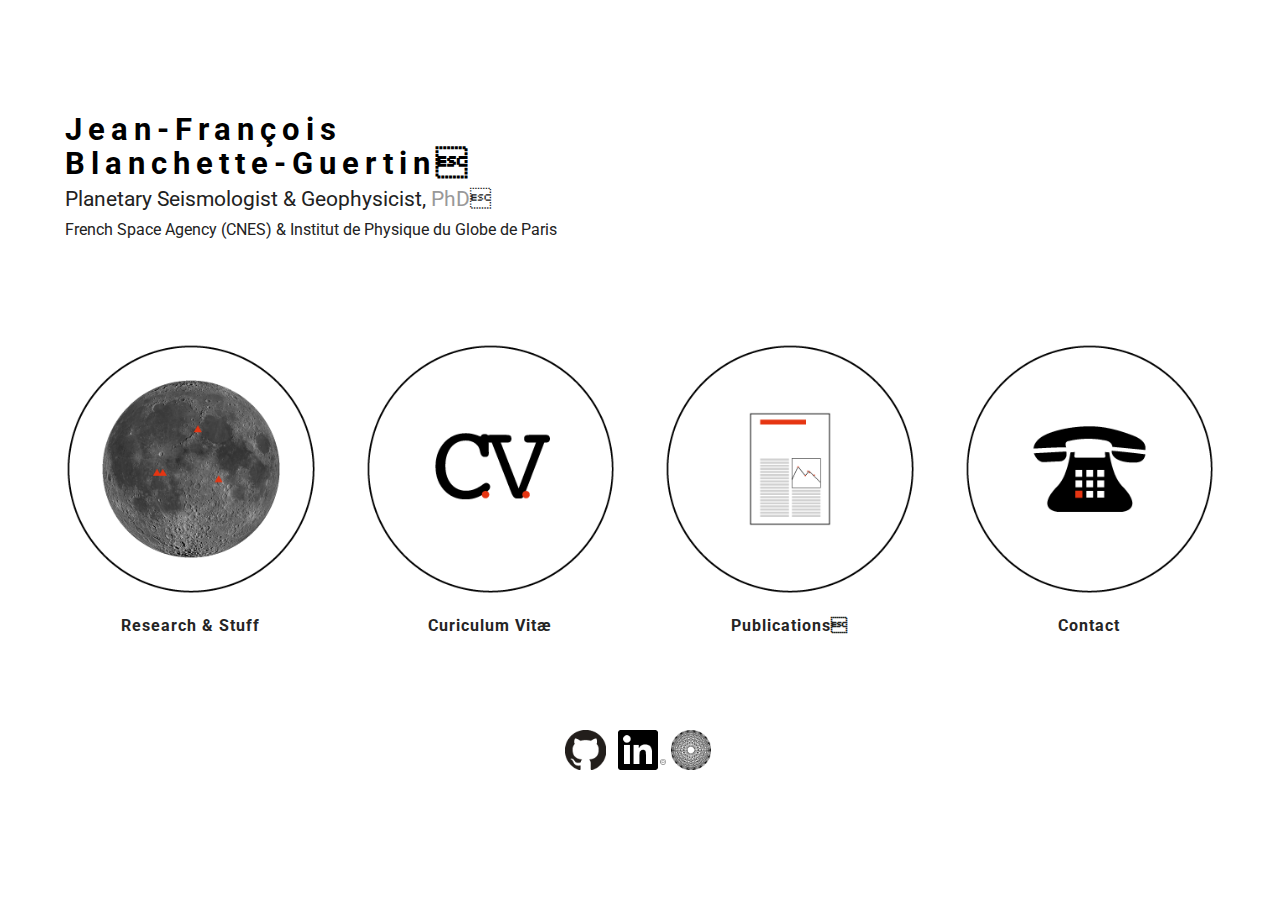
==== index.html @ 5b41f03c "Updates" ====
<!DOCTYPE html>
<html>
<head>
  <!-- Site made (in part) with Mobirise Website Builder v2.8.2, https://mobirise.com -->
  <meta charset="UTF-8">
  <meta http-equiv="X-UA-Compatible" content="IE=edge">  
  <meta name="viewport" content="width=device-width, initial-scale=1">
  <link rel=”shortcut icon” href=”/favicon.ico” type=”image/x-icon” /> 
  <meta name="description" content="JFBG Personal Page">
  <title>APEIROGON(E)</title>
  <link rel="stylesheet" href="https://fonts.googleapis.com/css?family=Roboto:700,400&amp;subset=cyrillic,latin,greek,vietnamese">
  <link rel="stylesheet" href="assets/bootstrap/css/bootstrap.min.css">
  <link rel="stylesheet" href="assets/animate.css/animate.min.css">
  <link rel="stylesheet" href="assets/mobirise/css/style.css">
  <link rel="stylesheet" href="assets/mobirise/css/mbr-additional.css" type="text/css">
  
  
  <!-- Paste any valid HTML code here. The code will be inserted to the end of <head> section, right before </head> -->
</head>
<body>


<!--
<section class="mbr-box mbr-section mbr-section--relative mbr-section--fixed-size mbr-section--full-height mbr-section--bg-adapted mbr-parallax-background mbr-after-navbar" id="header1-1" style="background-image: url(assets/images/main-bg-3364x1850-75_3.jpg);">
    <div class="mbr-box__magnet mbr-box__magnet--sm-padding mbr-box__magnet--center-left">
        
        <div class="mbr-box__container mbr-section__container container">
            <div class="mbr-box mbr-box--stretched"><div class="mbr-box__magnet mbr-box__magnet--center-left">
                <div class="row"><div class=" col-sm-10">
                    <div class="mbr-hero animated fadeInUp">
                        <h1 class="mbr-hero__text" id="head_name">Jean-Fran&ccedil;ois<br>Blanchette-Guertin</h1><br>
                        <p class="mbr-hero__subtext">Planetary Seismologist &amp; Geophysicist <font color="#999">PhD</font><br><font size=4>Institut de Physique du Globe de Paris (France) &amp;<br>French Space Agency (CNES)</font></p>
                    </div>
                    
                </div></div>
            </div></div>
        </div>
        <div class="mbr-arrow mbr-arrow--floating text-center">
            <div class="mbr-section__container container">
                <a class="mbr-arrow__link" href="#footer1-2"><i class="glyphicon glyphicon-menu-down"></i></a>
            </div>
        </div>
    </div>
</section>
-->


    <section class="mbr-section mbr-section--relative mbr-section--fixed-size" id="features1-5" style="background-color: rgb(255, 255, 255);">
    
    <div class="mbr-section__container mbr-section__container--std-top-padding mbr-section__container--sm-bot-padding mbr-section-title container">
        
                    <div class="row">
                        <div class="col-md-10 col-xs-12 col-sm-10">
                        <h1 class="mbr-hero__text" id="head_name">Jean-Fran&ccedil;ois<br>Blanchette-Guertin</h1><br>
                        <p class="mbr-hero__subtext">Planetary Seismologist &amp; Geophysicist, <font color="#999">PhD</font><br><font size=3>French Space Agency (CNES) &amp; Institut de Physique du Globe de Paris</font></p>
                        </div>    
                    </div>

    </div>
    <div class="mbr-section__container container">
        <div class="mbr-section__row row">
            
            
                        
            <div class="mbr-section__col col-xs-12 col-md-3 col-sm-6">
                <div class="mbr-section__container mbr-section__container--center mbr-section__container--middle">
                    <figure class="mbr-figure"><a href="research.html"><img class="mbr-figure__img" src="images/icon2.png" alt="C.V."></a></figure>
                </div>
                <div class="mbr-section__container mbr-section__container--last">
                    <div class="mbr-header mbr-header--reduce mbr-header--center mbr-header--wysiwyg">
                        <h3 class="mbr-header__text">Research &amp; Stuff</h3>
                    </div>
                </div>
            </div>
            
            
            <div class="mbr-section__col col-xs-12 col-md-3 col-sm-6">
                <div class="mbr-section__container mbr-section__container--center mbr-section__container--middle">
                    <figure class="mbr-figure"><a href="CV.html"><img class="mbr-figure__img" src="images/icon1.png"></a></figure>
                </div>
                <div class="mbr-section__container mbr-section__container--last">
                    <div class="mbr-header mbr-header--reduce mbr-header--center mbr-header--wysiwyg">
                        <h3 class="mbr-header__text">Curiculum Vit&aelig;  </h3>
                    </div>
                </div>
            </div>
            
            <div class="mbr-section__col col-xs-12 col-md-3 col-sm-6">
                <div class="mbr-section__container mbr-section__container--center mbr-section__container--middle">
                    <figure class="mbr-figure"><a href="pubs.html"><img class="mbr-figure__img" src="images/icon4.png"></a></figure>
                </div>
                <div class="mbr-section__container mbr-section__container--last">
                    <div class="mbr-header mbr-header--reduce mbr-header--center mbr-header--wysiwyg">
                        <h3 class="mbr-header__text">Publications</h3>
                    </div>
                </div>
            </div>
            
            <div class="mbr-section__col col-xs-12 col-md-3 col-sm-6">
                <div class="mbr-section__container mbr-section__container--center mbr-section__container--middle">
                    <figure class="mbr-figure"><a href="Contact.html"><img class="mbr-figure__img" src="images/icon3.png"></a></figure>
                </div>
                <div class="mbr-section__container mbr-section__container--last">
                    <div class="mbr-header mbr-header--reduce mbr-header--center mbr-header--wysiwyg">
                        <h3 class="mbr-header__text">Contact</h3>
                    </div>
                </div>
                
                
            </div>
            
            
            
        </div>
    </div>
        
        <div class="im-centered">
            <div class="row">
                <div class="col-md-12 col-xs-12 col-lg-12 col-sm-12">
                <figure class="social-figure"><a href="https://github.com/jfbg"><img class="social-img" src="images/icon_github_54.png"></a></figure>
                <figure class="social-figure"><a href="https://www.linkedin.com/in/jean-francois-blanchette-guertin-502208aa"><img class="social-img" src="images/In-Black-54px-R.png"></a></figure>
                 <figure class="social-figure"><a href="https://en.wikipedia.org/wiki/Apeirogon"><img class="social-img" src="images/icon_apeirogon.png"></a></figure>
                </div>
            </div>
        </div>
        
        
</section>

<!--
<footer class="mbr-section mbr-section--relative mbr-section--fixed-size" id="footer1-2" style="background-color: rgb(68, 68, 68);">
    
    <div class="mbr-section__container container">
        <div class="mbr-footer mbr-footer--wysiwyg row">
            <div class="col-sm-12">
                <p class="mbr-footer__copyright">Copyright (c) 2016 Jean-Fran&ccedil;ois Blanchette-Guertin.&nbsp;</p>
            </div>
        </div>
    </div>
</footer>
-->


  <script src="assets/web/assets/jquery/jquery.min.js"></script>
  <script src="assets/bootstrap/js/bootstrap.min.js"></script>
  <script src="assets/smooth-scroll/SmoothScroll.js"></script>
  <script src="assets/jarallax/jarallax.js"></script>
  <script src="assets/mobirise/js/script.js"></script>
  
  <!-- Paste any valid HTML code here. The code will be inserted to the end of <body> section, right before </body> -->
</body>
</html>
---- assets/mobirise/css/style.css ----
.is-builder .animated {
  -webkit-animation-name: none !important;
  animation-name: none !important;
}
html {
  position: relative;
  min-height: 100%;
}
.mbr-embedded-video {
  position: relative;
}
.mbr-background-video,
.mbr-background-video-preview {
  bottom: 0;
  left: 0;
  overflow: hidden;
  position: absolute;
  right: 0;
  top: 0;
}
.mbr-parallax-background,
.mbr-background {
  background-attachment: fixed !important;
  background-position: 50% 0;
  background-repeat: no-repeat;
  background-size: cover !important;
}
.mbr-hidden-scrollbar .mbr-parallax-background {
  background-size: auto 130%;
}
.mobile .mbr-parallax-background {
  background-attachment: scroll !important;
}
.mbr-background {
  background-attachment: scroll !important;
}
.mbr-navbar {
  position: relative;
  width: 100%;
}
.mbr-navbar:before {
  content: "";
  display: block;
}
.mbr-navbar__brand-link:after,
.mbr-navbar__brand-img {
  height: 74px;
}
.mbr-navbar:before,
.mbr-navbar__container {
  height: 98px;
}
.mbr-navbar--ss .mbr-navbar__brand-link:after,
.mbr-navbar--ss .mbr-navbar__brand-img {
  height: 74px;
}
.mbr-navbar--ss:before,
.mbr-navbar--ss .mbr-navbar__container {
  height: 98px;
}
.mbr-navbar--xs .mbr-navbar__brand-link:after,
.mbr-navbar--xs .mbr-navbar__brand-img {
  height: 32px;
}
.mbr-navbar--xs:before,
.mbr-navbar--xs .mbr-navbar__container {
  height: 56px;
}
.mbr-navbar--s .mbr-navbar__brand-link:after,
.mbr-navbar--s .mbr-navbar__brand-img {
  height: 48px;
}
.mbr-navbar--s:before,
.mbr-navbar--s .mbr-navbar__container {
  height: 72px;
}
.mbr-navbar--m .mbr-navbar__brand-link:after,
.mbr-navbar--m .mbr-navbar__brand-img {
  height: 64px;
}
.mbr-navbar--m:before,
.mbr-navbar--m .mbr-navbar__container {
  height: 88px;
}
.mbr-navbar--l .mbr-navbar__brand-link:after,
.mbr-navbar--l .mbr-navbar__brand-img {
  height: 96px;
}
.mbr-navbar--l:before,
.mbr-navbar--l .mbr-navbar__container {
  height: 120px;
}
.mbr-navbar--xl .mbr-navbar__brand-link:after,
.mbr-navbar--xl .mbr-navbar__brand-img {
  height: 128px;
}
.mbr-navbar--xl:before,
.mbr-navbar--xl .mbr-navbar__container {
  height: 152px;
}
.mbr-navbar--short .mbr-navbar__brand-link:after,
.mbr-navbar--short .mbr-navbar__brand-img {
  height: 40px;
}
.mbr-navbar--short:before,
.mbr-navbar--short .mbr-navbar__container {
  height: 64px;
}
.mbr-navbar--short .mbr-navbar__container {
  padding: 12px 0;
}
@media (max-width: 767px) {
  .mbr-navbar--short .mbr-navbar__brand-link:after,
  .mbr-navbar--short .mbr-navbar__brand-img {
    height: 31px;
  }
  .mbr-navbar--short:before,
  .mbr-navbar--short .mbr-navbar__container {
    height: 45px;
  }
  .mbr-navbar--short .mbr-navbar__container {
    padding: 7px 0;
  }
}
.mbr-navbar__brand-img {
  position: relative;
}
.mbr-navbar__brand-img,
.mbr-navbar__container,
.mbr-navbar__section {
  -webkit-transition: all 300ms ease-in-out 0s;
  -o-transition: all 300ms ease-in-out 0s;
  transition: all 300ms ease-in-out 0s;
}
.mbr-navbar__section {
  background: #2c2c2c;
  height: auto;
  position: absolute;
  top: 0;
  width: 100%;
  z-index: 1000;
}
.mbr-navbar__container {
  display: table;
  padding: 12px 0;
  width: 100%;
}
.mbr-navbar__menu-box {
  display: table;
  width: 100%;
}
.mbr-navbar__menu-box--inline-left,
.mbr-navbar__menu-box--inline-center,
.mbr-navbar__menu-box--inline-right {
  display: block;
  text-align: left;
}
.mbr-navbar__menu-box--inline-center {
  text-align: center;
}
.mbr-navbar__menu-box--inline-right {
  text-align: right;
}
.mbr-navbar__column {
  display: table-cell;
  vertical-align: middle;
}
.mbr-navbar__column--xxs {
  width: 1%;
}
.mbr-navbar__column--xs {
  width: 10%;
}
.mbr-navbar__column--s {
  width: 20%;
}
.mbr-navbar__column--m {
  width: 30%;
}
.mbr-navbar__column--l {
  width: 40%;
}
.mbr-navbar__column--xl {
  width: 50%;
}
.mbr-navbar__menu-box--inline-left .mbr-navbar__column,
.mbr-navbar__menu-box--inline-center .mbr-navbar__column,
.mbr-navbar__menu-box--inline-right .mbr-navbar__column {
  display: inline-block;
}
.mbr-navbar__items {
  float: left;
  padding-left: 0px;
  position: relative;
  left: -20px;
}
.mbr-navbar__items--right {
  float: right;
  left: 0;
}
.mbr-navbar__item {
  display: block;
  float: left;
  position: relative;
}
.mbr-navbar__hamburger {
  display: none;
  margin-top: -11px;
  position: absolute;
  right: 0;
  top: 50%;
  z-index: 10000;
}
.mbr-navbar--collapsed .mbr-navbar__container {
  position: relative;
}
.mbr-navbar--collapsed .mbr-navbar__column {
  display: block;
  width: 100%;
}
.mbr-navbar--collapsed .mbr-navbar__items--right {
  padding-top: 13px;
}
.mbr-navbar--collapsed .mbr-navbar__menu {
  background: rgba(0, 0, 0, 0.9);
  display: none;
  height: 100%;
  left: 0;
  position: fixed;
  top: 0;
  width: 100%;
  z-index: 9999;
}
.mbr-navbar--collapsed .mbr-navbar__menu-box {
  display: table-cell;
  vertical-align: middle;
}
.mbr-navbar--collapsed .mbr-navbar__items {
  float: none;
}
.mbr-navbar--collapsed .mbr-navbar__item {
  float: none;
}
.mbr-navbar--collapsed .mbr-navbar__hamburger {
  display: block;
}
.mbr-navbar--collapsed.mbr-navbar--open .mbr-navbar__menu {
  display: table;
}
.mbr-navbar--collapsed.mbr-navbar--open:not(.mbr-navbar--sticky) .mbr-navbar__section {
  background: none;
  position: fixed;
}
.mbr-navbar--collapsed.mbr-navbar--open .mbr-navbar__brand {
  visibility: hidden;
}
.mbr-navbar--collapsed.mbr-navbar--sticky.mbr-navbar--open .mbr-navbar__brand {
  visibility: visible;
}
.mbr-navbar--collapsed.mbr-navbar--open .mbr-navbar__brand-img,
.mbr-navbar--collapsed.mbr-navbar--open .mbr-navbar__container {
  -webkit-transition: none;
  -o-transition: none;
  transition: none;
}
.mbr-navbar--freeze.mbr-navbar--collapsed.mbr-navbar--open .mbr-navbar__hamburger,
.mbr-navbar--freeze.mbr-navbar--collapsed.mbr-navbar--open .mbr-navbar__hamburger:hover {
  color: #fff !important;
}
.mbr-navbar--sticky .mbr-navbar__section {
  position: fixed;
}
.mbr-navbar--absolute {
  position: absolute;
}
.mbr-navbar--transparent .mbr-navbar__section {
  background: none;
}
.mbr-navbar--stuck .mbr-navbar__section,
.mbr-navbar--relative .mbr-navbar__section {
  background: #2c2c2c;
}
@media (max-width: 991px) {
  .mbr-navbar--auto-collapse .mbr-navbar__container {
    position: relative;
  }
  .mbr-navbar--auto-collapse .mbr-navbar__column {
    display: block;
    width: 100%;
  }
  .mbr-navbar--auto-collapse .mbr-navbar__items--right {
    padding-top: 13px;
  }
  .mbr-navbar--auto-collapse .mbr-navbar__menu {
    background: rgba(0, 0, 0, 0.9);
    display: none;
    height: 100%;
    left: 0;
    position: fixed;
    top: 0;
    width: 100%;
    z-index: 9999;
  }
  .mbr-navbar--auto-collapse .mbr-navbar__menu-box {
    display: table-cell;
    vertical-align: middle;
  }
  .mbr-navbar--auto-collapse .mbr-navbar__items {
    float: none;
  }
  .mbr-navbar--auto-collapse .mbr-navbar__item {
    float: none;
  }
  .mbr-navbar--auto-collapse .mbr-navbar__hamburger {
    display: block;
  }
  .mbr-navbar--auto-collapse.mbr-navbar--open .mbr-navbar__menu {
    display: table;
  }
  .mbr-navbar--auto-collapse.mbr-navbar--open:not(.mbr-navbar--sticky) .mbr-navbar__section {
    background: none;
    position: fixed;
  }
  .mbr-navbar--auto-collapse.mbr-navbar--open .mbr-navbar__brand {
    visibility: hidden;
  }
  .mbr-navbar--auto-collapse.mbr-navbar--sticky.mbr-navbar--open .mbr-navbar__brand {
    visibility: visible;
  }
  .mbr-navbar--auto-collapse.mbr-navbar--open .mbr-navbar__brand-img,
  .mbr-navbar--auto-collapse.mbr-navbar--open .mbr-navbar__container {
    -webkit-transition: none;
    -o-transition: none;
    transition: none;
  }
  .mbr-navbar--freeze.mbr-navbar--auto-collapse.mbr-navbar--open .mbr-navbar__hamburger,
  .mbr-navbar--freeze.mbr-navbar--auto-collapse.mbr-navbar--open .mbr-navbar__hamburger:hover {
    color: #fff !important;
  }
}
.mbr-after-navbar:before {
  content: "";
  display: block;
  height: 98px;
}
.mbr-hamburger {
  cursor: pointer;
  height: 23px;
  width: 30px;
}
.mbr-hamburger:focus {
  outline: none;
}
.mbr-hamburger__line,
.mbr-hamburger__line:before,
.mbr-hamburger__line:after {
  content: "";
  position: absolute;
  display: block;
  height: 1px;
  cursor: pointer;
}
.mbr-hamburger__line,
.mbr-hamburger__line:before,
.mbr-hamburger__line:after {
  width: 30px;
  border-bottom: 5px solid;
  top: 9px;
}
.mbr-hamburger__line:before {
  top: -9px;
}
.mbr-hamburger__line:after {
  top: 9px;
}
.mbr-hamburger__line,
.mbr-hamburger__line:before,
.mbr-hamburger__line:after {
  -webkit-transition: all 300ms ease-in-out;
  transition: all 300ms ease-in-out;
}
.mbr-hamburger--open .mbr-hamburger__line {
  border-color: transparent;
}
.mbr-hamburger--open .mbr-hamburger__line:before,
.mbr-hamburger--open .mbr-hamburger__line:after {
  top: 0;
}
.mbr-hamburger--open .mbr-hamburger__line:before {
  -ms-transform: rotate(45deg);
  -webkit-transform: rotate(45deg);
  transform: rotate(45deg);
}
.mbr-hamburger--open .mbr-hamburger__line:after {
  top: 10px;
  -ms-transform: translatey(-10px) rotate(-45deg);
  -webkit-transform: translatey(-10px) rotate(-45deg);
  transform: translatey(-10px) rotate(-45deg);
}
@media (max-width: 767px) {
  .mbr-hamburger {
    height: 23px;
    width: 27px;
  }
  .mbr-hamburger__line,
  .mbr-hamburger__line:before,
  .mbr-hamburger__line:after {
    width: 27px;
    border-bottom: 4px solid;
    top: 9px;
  }
  .mbr-hamburger__line:before {
    top: -9px;
  }
  .mbr-hamburger__line:after {
    top: 9px;
  }
}
.mbr-brand {
  display: block;
  float: left;
  position: relative;
}
.mbr-brand,
.mbr-brand:hover {
  text-decoration: none;
}
.mbr-brand__name {
  display: block;
  font-weight: bold;
  margin-top: 5px;
  text-align: center;
}
.mbr-brand__name,
.mbr-brand__name:hover {
  text-decoration: none;
}
.mbr-brand--inline {
  display: table;
}
.mbr-brand--inline:after {
  content: "";
  display: table-cell;
  width: 1px;
}
.mbr-brand--inline .mbr-brand__logo,
.mbr-brand--inline .mbr-brand__name {
  display: table-cell;
  vertical-align: middle;
}
.mbr-brand--inline .mbr-brand__logo {
  padding-right: 0px;
}
.mbr-brand--inline .mbr-brand__name {
  margin: 0;
  text-align: left;
}
.mbr-form {
  display: table;
  margin-top: -13px;
  position: relative;
  top: 14px;
  width: 100%;
}
.mbr-form__left,
.mbr-form__right {
  display: table-cell;
  vertical-align: top;
}
.mbr-form__left {
  padding-right: 3px;
}
.mbr-form__right {
  width: 1px;
}
@media (max-width: 530px) {
  .mbr-form {
    display: block;
    margin-top: -27px;
    position: relative;
    top: 26px;
  }
  .mbr-form__left,
  .mbr-form__right {
    display: block;
  }
  .mbr-form__left {
    margin-bottom: 12px;
    padding-right: 0;
  }
  .mbr-form__right {
    width: 100%;
  }
}
.mbr-section {
  padding: 0 20px;
}
.mbr-section-left {
  padding: 0 20px;
}


.mbr-section--no-padding {
  padding: 0;
}

.mbr-section--relative {
  position: relative;
}
.mbr-section--fixed-size {
  overflow: hidden;
}
.mbr-section--full-height {
  height: 100vh;
}
.mbr-section--full-height.mbr-after-navbar:before {
  display: none;
}
.mbr-section--bg-adapted {
  background-attachment: scroll;
  background-position: 50% 0;
  background-repeat: no-repeat;
  background-size: cover;
}
.mbr-section--gray {
  background-color: #444444;
}
.mbr-section--light-gray {
  background-color: #f0f0f0;
}
.mbr-section--dark-gray {
  background-color: #3c3c3c;
}
.mbr-section__container {
  padding: 0;
  position: relative;
  z-index: 3;
}

.mbr-section__container-J {
  padding: 0;
  position: relative;
  z-index: 3;
  width:inherit;
}


.mbr-section-left__container {
  padding: 0;
  position: relative;
  z-index: 3;
  width: inherit;
}

.mbr-section__container--center {
  text-align: center;
}
.mbr-section__container--std-padding {
  padding: 93px 0;
}
.mbr-section__container--std-top-padding {
  padding-top: 93px;
}
.mbr-section__container--std-bot-padding {
  padding-bottom: 93px;
}
.mbr-section__container--sm-padding {
  padding: 41px 0;
}
.mbr-section__container--sm-top-padding {
  padding-top: 41px;
}
.mbr-section__container--sm-bot-padding {
  padding-bottom: 41px;
}
.mbr-section__container--isolated {
  padding-bottom: 93px;
  padding-top: 93px;
}
.mbr-section__container--first {
  padding-top: 93px;
  padding-bottom: 41px;
}
.mbr-section__container--first-J {
  padding-top: 60px;
/*  padding-bottom: 41px;*/
}
.mbr-section__container--middle {
  padding-bottom: 20px;
  padding-top: 20px;
}
.mbr-section__container--last {
  padding-bottom: 93px;
}
.mbr-section__row {
  margin-left: -24px;
  margin-right: -24px;
}

.mbr-section__row2 {
  margin-left: -24px;
  margin-right: -24px;
}

.mbr-section__col {
  overflow: hidden;
  padding-left: 24px;
  padding-right: 24px;
}
.mbr-section__left {
  padding-right: 40px;
}
.mbr-section__right {
  padding-left: 15px;
}
.mbr-section__header {
  line-height: 1.5em;
  margin: -10px 0 0;
  text-align: center;
}
@media (min-width: 768px) {
  .mbr-section--short-paddings .mbr-section__container--std-padding {
    padding: 59px 0;
  }
  .mbr-section--short-paddings .mbr-section__container--std-top-padding {
    padding-top: 59px;
  }
  .mbr-section--short-paddings .mbr-section__container--std-bot-padding {
    padding-bottom: 59px;
  }
  .mbr-section--short-paddings .mbr-section__container--sm-padding {
    padding: 41px 0;
  }
  .mbr-section--short-paddings .mbr-section__container--sm-top-padding {
    padding-top: 41px;
  }
  .mbr-section--short-paddings .mbr-section__container--sm-bot-padding {
    padding-bottom: 41px;
  }
  .mbr-section--short-paddings .mbr-section__container--isolated {
    padding-bottom: 59px;
    padding-top: 59px;
  }
  .mbr-section--short-paddings .mbr-section__container--first {
    padding-top: 59px;
    padding-bottom: 41px;
  }
  .mbr-section--short-paddings .mbr-section__container--middle {
    padding-bottom: 41px;
  }
  .mbr-section--short-paddings .mbr-section__container--last {
    padding-bottom: 59px;
  }
}
@media (max-width: 767px) {
  .mbr-section__left {
    padding-right: 15px;
  }
  .mbr-section__right {
    padding-left: 15px;
    padding-top: 51px;
  }
}
.mbr-arrow {
  bottom: 71px;
  left: 0;
  line-height: 1px;
  padding: 0 20px;
  position: absolute;
  width: 100%;
  z-index: 3;
}
.mbr-arrow__link {
  display: inline-block;
  font-size: 26px;
}
.mbr-arrow__link,
.mbr-arrow__link:hover,
.mbr-arrow__link:focus {
  color: #fff;
}
.mbr-arrow--floating .mbr-arrow__link {
  -webkit-animation: floating-arrow 1.6s infinite ease-in-out 0s;
  -o-animation: floating-arrow 1.6s infinite ease-in-out 0s;
  animation: floating-arrow 1.6s infinite ease-in-out 0s;
}
@-webkit-keyframes floating-arrow {
  from {
    -webkit-transform: translateY(0);
    transform: translateY(0);
  }
  65% {
    -webkit-transform: translateY(11px);
    transform: translateY(11px);
  }
  to {
    -webkit-transform: translateY(0);
    transform: translateY(0);
  }
}
@-o-keyframes floating-arrow {
  from {
    -webkit-transform: translateY(0);
    transform: translateY(0);
  }
  65% {
    -webkit-transform: translateY(11px);
    transform: translateY(11px);
  }
  to {
    -webkit-transform: translateY(0);
    transform: translateY(0);
  }
}
@keyframes floating-arrow {
  from {
    -webkit-transform: translateY(0);
    transform: translateY(0);
  }
  65% {
    -webkit-transform: translateY(11px);
    transform: translateY(11px);
  }
  to {
    -webkit-transform: translateY(0);
    transform: translateY(0);
  }
}
.mbr-arrow--dark .mbr-arrow__link,
.mbr-arrow--dark .mbr-arrow__link:hover,
.mbr-arrow--dark .mbr-arrow__link:focus {
  color: #252525;
}
@media (max-width: 767px) {
  .mbr-arrow {
    bottom: 41px;
  }
}
@media (max-width: 320px) {
  .mbr-arrow {
    bottom: 21px;
    text-align: center;
  }
}
@media all and (device-width: 320px) and (device-height: 568px) and (orientation: portrait) {
  .mbr-arrow {
    bottom: 31px;
  }
}
.mbr-box {
  display: table;
  width: 100%;
}
.mbr-box--fixed {
  table-layout: fixed;
}
.mbr-box--stretched {
  height: 100%;
}
.mbr-box__magnet {
  display: table-cell;
  float: none;
  height: 100%;
  margin-bottom: 0;
  text-align: middle;
  vertical-align: text-top;
}
.mbr-box__magnet--sm-padding {
  padding: 41px 0;
}
.mbr-box__magnet--top-left,
.mbr-box__magnet--top-center,
.mbr-box__magnet--top-right {
  vertical-align: top;
}
.mbr-box__magnet--bottom-left,
.mbr-box__magnet--bottom-center,
.mbr-box__magnet--bottom-right {
  vertical-align: bottom;
}
.mbr-box__magnet--top-left,
.mbr-box__magnet--center-left,
.mbr-box__magnet--bottom-left {
  text-align: left;
}
.mbr-box__magnet--top-right,
.mbr-box__magnet--center-right,
.mbr-box__magnet--bottom-right {
  text-align: right;
}
.mbr-box__container {
  height: 50%;
  margin-top: 50px;
}
@media (max-width: 767px) {
  .mbr-box__container {
    height: 100%;
  }
  .mbr-box--adapted {
    display: block;
  }
  .mbr-box--adapted > .mbr-box__magnet {
    display: block;
    height: auto;
  }
}
.mbr-overlay {
  background: #222;
  bottom: 0;
  left: 0;
  position: absolute;
  right: 0;
  top: 0;
  z-index: 2;
}
.mbr-google-map__marker {
  color: #252525;
  display: none;
  margin: 0;
}
.mbr-google-map--loaded .mbr-google-map__marker {
  display: block;
}
.mbr-hero {
  color: #fff;
  position: relative;
}
.  {
  font-size: 46px;
  font-weight: bold;
  left: -2px;
  letter-spacing: 2px;
  line-height: 50px;
  margin: -18px 0 1px 0;
  padding-bottom: 41px;
  position: relative;
  top: 8px;
}
.mbr-hero__subtext {
  color: #222;
  font-size: 21px;
  line-height: 29px;
  margin: -32px 0 3px 0;
  padding: 0 0 41px 0;
  position: relative;
  top: 6px;  
}
.mbr-figure {
  display: inline-block;
  line-height: 1px;
  margin: 0;
  max-width: 100%;
  overflow: hidden;
  position: relative;
}

.social-figure {
  display: inline-block;
  line-height: 1px;
  margin: 5px;
  max-width: 40px;
  height: auto;
  position: relative;
}

.im-centered { margin: auto; max-width: 160px;}

.social-img {
    
  max-width: auto;
  height: 40px;;
    
}


.mbr-figure--no-bg {
  background: none;
}
.mbr-figure--full-width {
  display: block;
  width: 100%;
}
.mbr-figure.mbr-after-navbar:before {
  display: none;
}
.mbr-figure--full-width iframe,
.mbr-figure--full-width .mbr-figure__img,
.mbr-figure--full-width .mbr-figure__map {
  width: 100%;
}
.mbr-figure iframe,
.mbr-figure__img,
.mbr-figure__map {
  max-width: 100%;
    
}
.mbr-figure__map {
  height: 400px;
  line-height: 1.3em;
}
.mbr-figure__map--short {
  height: 300px;
}
.mbr-figure__caption {
  background: rgba(0, 0, 0, 0.5);
  bottom: 0;
  color: #fff;
  display: block;
  font-size: 17px;
  left: 0;
  line-height: 1.3em;
  min-height: 53px;
  padding: 17px 20px;
  position: absolute;
  text-align: left;
  width: 100%;
}
.mbr-figure__caption--no-padding {
  padding: 17px 0;
}
.mbr-figure--wysiwyg .mbr-figure__caption a,
.mbr-figure--wysiwyg .mbr-figure__caption a:hover {
  color: inherit;
  text-decoration: underline;
}
.mbr-figure--caption-inside-top .mbr-figure__caption {
  bottom: auto;
  top: 0;
}
.mbr-figure--caption-outside-top .mbr-figure__caption,
.mbr-figure--caption-outside-bottom .mbr-figure__caption {
  background: none;
  position: relative;
}
.mbr-figure--no-bg.mbr-figure--caption-outside-top .mbr-figure__caption,
.mbr-figure--no-bg.mbr-figure--caption-outside-bottom .mbr-figure__caption {
  color: #252525;
}
.mbr-figure--no-bg.mbr-figure--caption-outside-top .mbr-figure__caption {
  margin-top: -3px;
  padding-top: 0;
}
.mbr-figure--no-bg.mbr-figure--caption-outside-bottom .mbr-figure__caption {
  margin-top: -2px;
  padding-bottom: 0;
  top: 2px;
}
.mbr-figure__caption--std-grid {
  background: none;
  z-index: 2;
}
@media (min-width: 768px) {
  .mbr-figure__caption--std-grid {
    width: 715px;
    left: 50%;
    margin-left: -357.5px;
    padding: 17px 0;
  }
}
@media (min-width: 992px) {
  .mbr-figure__caption--std-grid {
    width: 935px;
    margin-left: -467.5px;
  }
}
@media (min-width: 1200px) {
  .mbr-figure__caption--std-grid {
    width: 1150px;
    margin-left: -575px;
  }
}
.mbr-figure__caption--std-grid:before {
  bottom: 0;
  content: "";
  position: absolute;
  top: 0;
  width: 200%;
  z-index: -1;
  margin-left: -50%;
}
.mbr-figure--caption-inside-top .mbr-figure__caption--std-grid:before,
.mbr-figure--caption-inside-bottom .mbr-figure__caption--std-grid:before {
  background: rgba(0, 0, 0, 0.6);
}
.mbr-figure__caption-small {
  color: #ccc;
  display: block;
  font-size: 14px;
  line-height: 1.3em;
}
.mbr-figure--no-bg.mbr-figure--caption-outside-top .mbr-figure__caption-small,
.mbr-figure--no-bg.mbr-figure--caption-outside-bottom .mbr-figure__caption-small {
  color: #777;
}
@media (max-width: 767px) {
  .mbr-figure--adapted {
    display: block;
    width: 100%;
  }
  .mbr-figure--adapted iframe,
  .mbr-figure--adapted .mbr-figure__img,
  .mbr-figure--adapted .mbr-figure__map {
    width: 100%;
  }
  .mbr-figure--caption-inside-top .mbr-figure__caption,
  .mbr-figure--caption-inside-bottom .mbr-figure__caption {
    background: none;
    position: relative;
  }
  .mbr-figure--caption-inside-top .mbr-figure__caption--std-grid:before,
  .mbr-figure--caption-inside-bottom .mbr-figure__caption--std-grid:before {
    display: none;
  }
}
.mbr-reviews {
  list-style: none;
  margin: 0 -15px;
  padding: 3px 0 0 0;
}
.mbr-reviews__item {
  position: relative;
  margin-top: 39px;
}
.mbr-reviews__text {
  background: #fafafa;
  border-radius: 3px;
  border: 1px solid #ededed;
  color: #777;
  font-size: 16px;
  line-height: 26px;
  padding: 20px;
  position: relative;
}
.mbr-reviews__text:before {
  -webkit-transform: rotate(45deg);
  -ms-transform: rotate(45deg);
  -o-transform: rotate(45deg);
  transform: rotate(45deg);
  width: 14px;
  height: 14px;
  background-color: #fafafa;
  border-color: #ededed;
  border-style: none solid solid none;
  border-width: 0 1px 1px 0;
  bottom: -8px;
  content: "";
  display: block;
  left: 50px;
  position: absolute;
}
.mbr-reviews__p {
  margin: 0;
}
.mbr-reviews__author {
  margin-top: 30px;
  padding-left: 102px;
  position: relative;
}
.mbr-reviews__author--short {
  margin-top: 27px;
  padding-left: 32px;
}
.mbr-reviews__author-img {
  width: 50px;
  height: 50px;
  border-radius: 50%;
  left: 33px;
  position: absolute;
  top: 0;
}
.mbr-reviews__author-name {
  color: #777;
  font-size: 14px;
  font-weight: bold;
  position: relative;
  top: -3px;
}
.mbr-reviews__author-bio {
  color: #999;
  font-size: 12px;
}
@media (max-width: 767px) {
  .mbr-reviews__author {
    padding-bottom: 32px;
  }
  .mbr-reviews__author--short {
    padding-bottom: 1px;
  }
}
@media (min-width: 768px) and (max-width: 991px) {
  .mbr-reviews__item:nth-of-type(2n+1) {
    clear: left;
  }
}
@media (min-width: 992px) {
  .mbr-reviews__item:nth-of-type(3n+1) {
    clear: left;
  }
}
.mbr-header {
  margin-top: -20px;
  padding: 0;
  position: relative;
  text-align: left;
  top: 10px;
}
.mbr-header--std-padding {
  padding-bottom: 41px;
}
.mbr-header--center {
  text-align: center;
}
.mbr-header__text {
  display: block;
  font-size: 25px;
  font-weight: bold;
  letter-spacing: 6px;
  line-height: 1.5em;
  margin: 0;
}

.mbr-header__text2 {
  display: block;
  font-size: 25px;
  font-weight: bold;
  letter-spacing: 6px;
  line-height: 1.5em;
  margin: 0;
    text-align: center;
}

.mbr-header__subtext {
  color: #777;
  font-size: 14px;
/*  font-style: italic;*/
  letter-spacing: 1px;
  margin: 8px 0 7px 0;
    text-align: justify;
}
.mbr-header--inline {
  margin-top: 0;
  padding: 41px 0 28px 0;
  top: 0;
}
.mbr-header--inline .mbr-header__text {
  letter-spacing: 4px;
  line-height: 1em;
  margin: 15px 0 0 0;
}
@media (max-width: 767px) {
  .mbr-header--inline {
    padding: 47px 0 38px 0;
  }
  .mbr-header--inline .mbr-header__text {
    display: block;
    margin: 0 0 38px 0;
  }
  .mbr-header--auto-align .mbr-header__text,
  .mbr-header--auto-align .mbr-header__subtext {
    left: 0;
    text-align: center !important;
  }
}
@media (min-width: 768px) {
  .mbr-header--reduce {
    margin-top: -5px;
    top: 2px;
  }
  .mbr-header--reduce .mbr-header__text {
    font-size: 16px;
    letter-spacing: 1px;
    line-height: 1.1em;
  }
}
.mbr-social-icons__icon {
  -webkit-transition: all 0.2s ease-in-out 0s;
  -o-transition: all 0.2s ease-in-out 0s;
  transition: all 0.2s ease-in-out 0s;
  color: #fff;
  cursor: pointer;
  display: inline-block;
  font-size: 29px;
  height: 56px;
  line-height: 61px;
  margin: 0 10px 13px 0;
  position: relative;
  text-align: center;
  width: 56px;
}
.mbr-social-icons__icon:hover {
  color: #fff;
}
.mbr-social-icons--style-1 .mbr-social-icons__icon:hover {
  background: #252525 !important;
}
.mbr-contacts {
  color: #9c9c9c;
  font-size: 14px;
  line-height: 1.7em;
  padding: 45px 0 46px;
}
.mbr-contacts__img {
  max-width: 100%;
  margin: 6px 0 5px 40px;
}
.mbr-contacts__img--left {
  margin-left: 0;
}
.mbr-contacts__text {
  margin: 0;
}
.mbr-contacts__header {
  color: #fff;
  font-size: 14px;
  letter-spacing: 1px;
  margin-bottom: 20px;
  margin-top: 3px;
}
.mbr-contacts__list {
  list-style: none;
  margin: 0;
  padding: 0;
}
@media (max-width: 767px) {
  .mbr-contacts__img {
    margin-bottom: 10px;
  }
  .mbr-contacts__header {
    margin-top: 20px;
    margin-bottom: 10px;
  }
  .mbr-contacts__column {
    margin-top: 37px;
  }
}
.mbr-footer {
  color: #9c9c9c;
  font-size: 13px;
  letter-spacing: 1px;
  line-height: 1.5em;
  padding: 37px 0 39px;
  word-spacing: 1px;
}
.mbr-footer__copyright {
  margin: 0;
}
.mbr-buttons {
  margin: -26px 0 13px 0;
  position: relative;
  text-align: left;
  top: 26px;
}


.mbr-buttons-J {
  margin: 0px 0 0px 0;
  position: relative;
  text-align: center;
}

.mbr-buttons-J--center {
  text-align: center;
}


.mbr-buttons__btn-J,
.mbr-buttons__link-J {
  margin: 0 0px 5px 0;
}

.mbr-buttons__btn,
.mbr-buttons__link {
  margin: 0 10px 13px 0;
}
.mbr-buttons__btn,
.mbr-buttons__link,
.mbr-buttons__btn:hover,
.mbr-buttons__link:hover {
  text-decoration: none;
}
.mbr-buttons--top {
  top: 44px;
  margin-top: -62px;
}
.mbr-buttons--no-offset {
  margin-top: 0;
  top: 0;
}
.mbr-buttons--only-links {
  left: -20px;
}
.mbr-buttons--center {
  left: 5px;
  text-align: center;
}
.mbr-buttons--center.mbr-buttons--only-links {
  left: 0;
}
.mbr-buttons--right {
  text-align: right;
}
.mbr-buttons--right .mbr-buttons__btn,
.mbr-buttons--right .mbr-buttons__link {
  margin: 0 0 13px 10px;
}
.mbr-buttons--right.mbr-buttons--only-links {
  left: 20px;
}
.mbr-buttons--activated {
  left: 5px;
  text-align: center;
}
.mbr-buttons--activated .mbr-buttons__btn,
.mbr-buttons--activated .mbr-buttons__link {
  margin-left: 0;
  margin-right: 0;
}
.mbr-buttons--activated .mbr-buttons__link {
  font-size: 25px;
  padding: 10px 30px 2px;
}
.mbr-buttons--activated .mbr-buttons__btn {
  font-size: 15px;
  margin-top: 9px;
  padding: 15px 30px;
}
.mbr-buttons--freeze.mbr-buttons--activated .mbr-buttons__link {
  font-size: 25px !important;
}
.mbr-buttons--freeze.mbr-buttons--activated .mbr-buttons__link,
.mbr-buttons--freeze.mbr-buttons--activated .mbr-buttons__link:hover {
  color: #fff !important;
}
.mbr-buttons--freeze.mbr-buttons--activated .mbr-buttons__btn {
  font-size: 15px !important;
}
@media (max-width: 991px) {
  .mbr-buttons--active {
    left: 5px;
    text-align: center;
  }
  .mbr-buttons--active .mbr-buttons__btn,
  .mbr-buttons--active .mbr-buttons__link {
    margin-left: 0;
    margin-right: 0;
  }
  .mbr-buttons--active .mbr-buttons__link {
    font-size: 25px;
    padding: 10px 30px 2px;
  }
  .mbr-buttons--active .mbr-buttons__btn {
    font-size: 15px;
    margin-top: 9px;
    padding: 15px 30px;
  }
  .mbr-buttons--freeze.mbr-buttons--active .mbr-buttons__link {
    font-size: 25px !important;
  }
  .mbr-buttons--freeze.mbr-buttons--active .mbr-buttons__link,
  .mbr-buttons--freeze.mbr-buttons--active .mbr-buttons__link:hover {
    color: #fff !important;
  }
  .mbr-buttons--freeze.mbr-buttons--active .mbr-buttons__btn {
    font-size: 15px !important;
  }
}
@media (max-width: 767px) {
  .mbr-buttons--auto-align {
    left: 5px;
    margin-top: -26px;
    text-align: center;
    top: 26px;
  }
  .mbr-buttons--auto-align.mbr-buttons--only-links {
    left: 0;
  }
}
@media (max-width: 530px) {
  .mbr-buttons {
    left: 0;
  }
  .mbr-buttons__btn,
  .mbr-buttons__link,
  .mbr-buttons--right .mbr-buttons__btn,
  .mbr-buttons--right .mbr-buttons__link {
    display: inline-block;
    margin: 0 0 13px 0;
    text-align: center;
    width: 100%;
  }
  .mbr-buttons--activated .mbr-buttons__btn,
  .mbr-buttons--activated .mbr-buttons__link,
  .mbr-buttons--active .mbr-buttons__btn,
  .mbr-buttons--active .mbr-buttons__link {
    width: auto;
  }
  .mbr-buttons--activated .mbr-buttons__btn,
  .mbr-buttons--active .mbr-buttons__btn {
    margin-top: 9px;
  }
}
.mbr-article {
  color: #555;
  font-size: 17px;
  line-height: 27px;
  text-align: left;
  position: relative;
  margin-top: -21px;
  top: 14px;
}
.mbr-article--wysiwyg h1,
.mbr-article--wysiwyg h2,
.mbr-article--wysiwyg h3,
.mbr-article--wysiwyg h4,
.mbr-article--wysiwyg h5,
.mbr-article--wysiwyg h6 {
  color: #252525;
  display: block;
  font-weight: bold;
  line-height: 1.3em;
  text-align: left;
}
.mbr-article--wysiwyg h1 {
  font-size: 27px;
  letter-spacing: 3px;
}
.mbr-article--wysiwyg h2 {
  font-size: 23px;
  letter-spacing: 2px;
}
.mbr-article--wysiwyg h3 {
  font-size: 19px;
  letter-spacing: 1px;
}
.mbr-article--wysiwyg h4 {
  font-size: 14px;
}
.mbr-article--wysiwyg h5 {
  font-size: 11px;
}
.mbr-article--wysiwyg h6 {
  font-size: 10px;
}
.mbr-article--wysiwyg p,
.mbr-article--wysiwyg ul,
.mbr-article--wysiwyg ol,
.mbr-article--wysiwyg blockquote {
  margin: 20px 0 20px 0;
}
.mbr-article--wysiwyg blockquote {
  font-size: 17px;
  border-color: #000;
}

.mbr-article--wysiwyg2 h1,
.mbr-article--wysiwyg2 h2,
.mbr-article--wysiwyg2 h3,
.mbr-article--wysiwyg2 h4,
.mbr-article--wysiwyg2 h5,
.mbr-article--wysiwyg2 h6 {
  color: #252525;
  display: block;
  font-weight: bold;
  line-height: 1.3em;
  text-align: left;
font-family: 'Oxygen', sans-serif;
}
.mbr-article--wysiwyg2 h1 {
  font-size: 27px;
  letter-spacing: 3px;
}
.mbr-article--wysiwyg2 h2 {
  font-size: 23px;
  letter-spacing: 2px;
}
.mbr-article--wysiwyg2 h3 {
  font-size: 19px;
  letter-spacing: 1px;
    margin: 0 0 25px 0;
}
.mbr-article--wysiwyg2 h4 {
  font-size: 14px;
}
.mbr-article--wysiwyg2 h5 {
  font-size: 11px;
}
.mbr-article--wysiwyg2 h6 {
  font-size: 10px;
}
.mbr-article--wysiwyg2 p,
.mbr-article--wysiwyg2 ul,
.mbr-article--wysiwyg2 ol,
.mbr-article--wysiwyg2 blockquote {
  margin: 0 0 10px 0;
  font-family: 'Oxygen', sans-serif;
  color:black;

}

.mbr-article--wysiwyg2 ul{
    font-size: 14px;
    line-height: normal;
}
.mbr-article--wysiwyg2 blockquote {
  font-size: 17px;
  border-color: #777;  /* quotes JFBG */ 
}


@media (max-width: 767px) {
  .mbr-article--auto-align.mbr-article--wysiwyg p,
  .mbr-article--auto-align {
    text-align: left !important;
  }
}
.social-likes__counter {
  -webkit-transition: all 0.2s ease-in-out 0s;
  -o-transition: all 0.2s ease-in-out 0s;
  transition: all 0.2s ease-in-out 0s;
  background: #3c3c3c;
  border-radius: 23px;
  font-size: 12px;
  height: 23px;
  line-height: 24px;
  min-width: 23px;
  padding: 0 5px;
  position: absolute;
  right: -7px;
  text-align: center;
  top: -7px;
}
.social-likes__counter_empty {
  display: none;
}
.social-likes_style-1 .social-likes__icon:hover {
  background: #252525 !important;
}
.social-likes_style-1 .social-likes__icon:hover .social-likes__counter {
  background: #f97352;
}
.social-likes_style-2 .social-likes__icon {
  background: #252525;
}
.social-likes_style-2 .social-likes__counter {
  background: #f97352;
}
.social-likes_style-2 .social-likes__icon:hover .social-likes__counter {
  background: #3c3c3c;
}
.mbr-plan {
  padding-bottom: 41px;
  padding-left: 1px;
  padding-right: 0;
  position: relative;
}
.mbr-plan--first,
.mbr-plan:first-child {
  padding-left: 0;
}
.mbr-plan--last,
.mbr-plan:last-child {
  padding-bottom: 93px;
}
.mbr-plan__box {
  background: #fff;
}
.mbr-plan__header {
  background: #444;
  overflow: hidden;
  padding: 20px 15px;
  color: #fff;
}
.mbr-plan__number {
  border-bottom: 1px dotted #ddd;
  color: #333;
  font-size: 80px;
  line-height: 0;
  margin: 0px 10px;
  padding: 41px 0;
  text-align: center;
  margin-bottom: 41px;
}
.mbr-plan__details {
  padding-bottom: 41px;
}
.mbr-plan__details ul,
.mbr-plan__list {
  list-style: none;
  margin: 0;
  padding: 0;
}
.mbr-plan__details li,
.mbr-plan__item {
  line-height: 40px;
  padding: 0 15px;
  text-align: center;
}
.mbr-plan__buttons {
  overflow: hidden;
  padding: 0 15px 41px;
}
.mbr-plan--favorite {
  margin-right: -1px;
  margin-top: -30px;
  padding-left: 0;
  top: 15px;
  z-index: 5;
}
.mbr-plan--favorite .mbr-plan__number:before {
  content: "";
  display: block;
  height: 15px;
}
.mbr-plan--favorite .mbr-plan__box {
  padding-bottom: 15px;
  box-shadow: 0px 0px 20px 5px rgba(0, 0, 0, 0.1);
}
.mbr-plan--primary .mbr-plan__header {
  background: #4c6972;
}
.mbr-plan--success .mbr-plan__header {
  background: #7ac673;
}
.mbr-plan--info .mbr-plan__header {
  background: #27aae0;
}
.mbr-plan--warning .mbr-plan__header {
  background: #faaf40;
}
.mbr-plan--danger .mbr-plan__header {
  background: #f97352;
}
@media (max-width: 767px) {
  .mbr-plan,
  .mbr-plan--first,
  .mbr-plan:first-child {
    padding-left: 15px;
    padding-right: 15px;
  }
  .mbr-plan__number {
    font-size: 79px;
  }
  .mbr-plan__details {
    font-size: 17px;
  }
  .mbr-plan--favorite {
    margin: 0;
    top: 0;
  }
}
.mbr-number {
  display: inline-block;
  margin-top: -0.12em;
}
.mbr-number__num {
  display: inline-table;
  height: 1em;
}
.mbr-number__group {
  display: table-cell;
  font-weight: bold;
  position: relative;
  vertical-align: middle;
}
.mbr-number__left {
  display: none;
  font-size: 0.34em;
  line-height: 0;
  padding: 0px 5px;
  vertical-align: super;
}
.mbr-number__right {
  display: none;
  font-size: 0.25em;
  padding: 0px 5px;
  vertical-align: middle;
  white-space: nowrap;
}
.mbr-number__caption {
  display: block;
  font-size: 0.19em;
  line-height: 1em;
  opacity: 0.5;
  padding-top: 0.5em;
  text-align: center;
}
.mbr-number--price .mbr-number__value {
  padding-right: 0.28em;
}
.mbr-number--price .mbr-number__left {
  display: inline;
}
.mbr-number--short-price .mbr-number__left,
.mbr-number--short-price .mbr-number__right {
  display: inline;
}
.mbr-number--short-price .mbr-number__caption {
  display: none;
}
.mbr-number--inverse-price .mbr-number__group {
  top: 0.1em;
}
.mbr-number--inverse-price .mbr-number__left {
  display: none;
}
.mbr-number--inverse-price .mbr-number__value {
  padding-left: 0.28em;
}
.mbr-number--inverse-price .mbr-number__right {
  display: inline;
}
.engine {
	position: absolute;
	text-indent: -2400px;
	text-align: center;
	padding: 0;
}
---- assets/mobirise/css/mbr-additional.css ----
@import url(https://fonts.googleapis.com/css?family=Oxygen:400,300,700);
@import url(https://fonts.googleapis.com/css?family=Droid+Sans:400,700);
@import url(https://fonts.googleapis.com/css?family=Lato:400,300,700);
@import url(https://fonts.googleapis.com/css?family=Muli:400,300);

#header1-1 H1 {
  color: #fff;
  font-family: 'Muli', sans-serif;
  font-size: 48px;
}
#header1-1 P {
  color: #fff;
  font-size: 24px;
    font-family: 'Muli', sans-serif;
}
#menu-18 .mbr-brand__name {
  font-size: 16px;
}
#menu-18.mbr-navbar--stuck .mbr-navbar__section {
  background: #2c2c2c;
}

#header3_J1 H3 {
  text-align: center;
  font-family: 'Muli', sans-serif;
  font-size: 30px;
}
#header3_J1 P {
  text-align: center;
  font-size: 18px;
  font-family: 'Muli', sans-serif;
}


#header3-10 H3 {
  text-align: center;
  font-family: 'Muli', sans-serif;
  font-size: 30px;
}
#header3-10 P {
  text-align: center;
  font-size: 18px;
  font-family: 'Muli', sans-serif;
}
#content1-11 BLOCKQUOTE {
  color: #000000;
}
#content1-11 UL {
  text-align: left;
}
#content1-12 BLOCKQUOTE {
  color: #000000;
}
#content1-12 P {
  font-family: 'Oxygen', sans-serif;
}
#content1-14 BLOCKQUOTE {
  color: #000000;
  margin-left: 10%;
  font-size: 12pt;
  font-family: 'Oxygen', sans-serif;
}
#msg-box4-28 .mbr-header__text {
  color: #4c6972;
}
#msg-box4-28 .mbr-header__subtext {
  color: #ffffff;
}
#msg-box4-28 .mbr-article {
  color: #ffffff;
}
#msg-box4-28 .mbr-article P {
  color: #000000;
}
#ext_menu-13 .mbr-brand__name {
  font-size: 16px;
}
#ext_menu-13.mbr-navbar--stuck .mbr-navbar__section {
  background: #efefef;
}
#ext_menu-13 .mbr-navbar__section {
  background: #efefef;
}
#ext_menu-13 .mbr-brand__name {
  font-size: 16px;
}
#ext_menu-13.mbr-navbar--stuck .mbr-navbar__section {
  background: #efefef;
}
#ext_menu-13 .mbr-navbar__section {
  background: #efefef;
}

#header3-31 H3 {
  text-align: center;
}
#content1-24 UL {
  font-family: 'Lato', sans-serif;
}
#ext_menu-13 .mbr-brand__name {
  font-size: 16px;
}
#ext_menu-13.mbr-navbar--stuck .mbr-navbar__section {
  background: #efefef;
}
#ext_menu-13 .mbr-navbar__section {
  background: #efefef;
}
#ext_menu-13 .mbr-brand__name {
  font-size: 16px;
}
#ext_menu-13.mbr-navbar--stuck .mbr-navbar__section {
  background: #efefef;
}
#ext_menu-13 .mbr-navbar__section {
  background: #efefef;
}
#slider2-20 P {
  text-align: left;
  color: #d14841;
}
#content5-22 .mbr-header .mbr-header__text {
  text-align: center;
  color: #fff;
}
#content5-22 .mbr-header .mbr-header__subtext {
  text-align: center;
  color: #fff;
}
#content5-22 .mbr-article {
  color: #fff;
}
#menu-18 .mbr-brand__name {
  font-size: 16px;
}
#menu-18.mbr-navbar--stuck .mbr-navbar__section {
  background: #000;
}

#JFBG_col1 {
  overflow: hidden;
  float:left    
  padding-left: 0px;
  padding-right: 0px;
}

#JFBG_col2 {
  overflow: hidden;
  padding-left: 24px;
  padding-right: 24px;
  margin-left: 50px;
}

#logo11 {
  float: right;
  width: 100%;  
  max-width: 50px;
/*  height: auto;*/
  margin-right: 0px;
}

.row-cv{
    padding-bottom: 25px;
}

.col-logo {
    padding:0 0 0 0;
}

#logo10 {
  float: left;
  width: inherit;
  max-width: 40px;  
  height: auto;
  margin-right: 0px;
}

#head_name {
    color: #000;
}


.page-wrapper {
/*  height: 100%;*/
/*  position: relative;*/
}

.index-page-wrapper {
  height: 100%;
  position: relative;
  padding-top: 59px;
}

.left-column {
  
/*  top:0;*/
/*  left:0;*/
    position:absolute;
  width:250px;
/*  width:25%;*/
/*  height:100%;*/
  background:#fff;
  min-height:100%;
  float:left;
}

.right-column {
  margin-left:250px;
  width:75%;
  background:#fff;
  min-height:100%;  /* <-- fixes the background-color issue when content grows */
/*  float: right*/
}

.index-left-column {
  width:50%;
  background:#fff;
  float:left;
}

.index-right-column {
  margin-left:50%;
  background:#fff;
  width:50%;
 
  
}

#btn-J_PDF {
    min-width: 150px;
    max-width: 150px;
}

.leftbar_title {
    text-align: center;
}

#id3 {
    margin-bottom: -5px;
}

#rowwithsub {
    margin-bottom: 20px;
}

#locations_h4 {
    margin-top:-12px;
}

#features1-5 {
    padding-bottom: 59px;
}

#contact_top {
    padding-bottom: 59px;
}

.index_figure{
    width:100%;
}

.profilepic {
    max-width: 200px;   
    float: right;
}

.leftbar_newrow {
    padding-top: 34px;    
}

.leftbar_posttitle {
    padding-top: 5px;
    margin-left: 5%;
    margin-right: 5%;
    text-align: center;
}

.form2 {
    margin-bottom: 20px;
}

#contact-top {
 margin-top: 20px;   
}

#contact-info {
    text-align: center;
    vertical-align: bottom;
/*    height:inherit;*/
    font-size: 17px;
}

#contact-row {
    height:400px
}
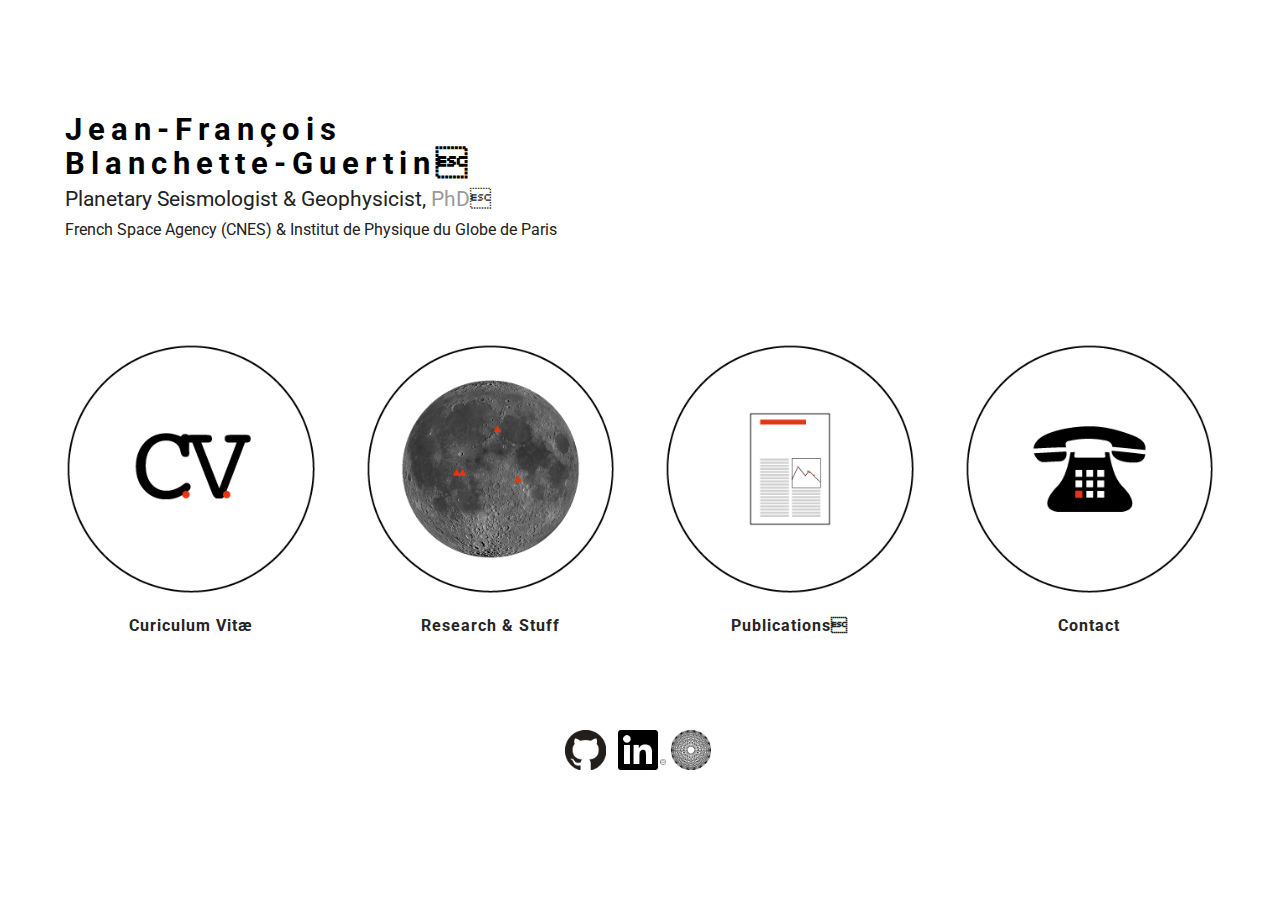
==== commit a0cecaa1: "Updates" ====
--- a/index.html
+++ b/index.html
@@ -60,9 +60,18 @@
     <div class="mbr-section__container container">
         <div class="mbr-section__row row">
             
-            
+            <div class="mbr-section__col col-xs-12 col-md-3 col-sm-3">
+                <div class="mbr-section__container mbr-section__container--center mbr-section__container--middle">
+                    <figure class="mbr-figure"><a href="CV.html"><img class="mbr-figure__img" src="images/icon1.png"></a></figure>
+                </div>
+                <div class="mbr-section__container mbr-section__container--last">
+                    <div class="mbr-header mbr-header--reduce mbr-header--center mbr-header--wysiwyg">
+                        <h3 class="mbr-header__text">Curiculum Vit&aelig;  </h3>
+                    </div>
+                </div>
+            </div>            
                         
-            <div class="mbr-section__col col-xs-12 col-md-3 col-sm-6">
+            <div class="mbr-section__col col-xs-12 col-md-3 col-sm-3">
                 <div class="mbr-section__container mbr-section__container--center mbr-section__container--middle">
                     <figure class="mbr-figure"><a href="research.html"><img class="mbr-figure__img" src="images/icon2.png" alt="C.V."></a></figure>
                 </div>
@@ -74,18 +83,8 @@
             </div>
             
             
-            <div class="mbr-section__col col-xs-12 col-md-3 col-sm-6">
-                <div class="mbr-section__container mbr-section__container--center mbr-section__container--middle">
-                    <figure class="mbr-figure"><a href="CV.html"><img class="mbr-figure__img" src="images/icon1.png"></a></figure>
-                </div>
-                <div class="mbr-section__container mbr-section__container--last">
-                    <div class="mbr-header mbr-header--reduce mbr-header--center mbr-header--wysiwyg">
-                        <h3 class="mbr-header__text">Curiculum Vit&aelig;  </h3>
-                    </div>
-                </div>
-            </div>
             
-            <div class="mbr-section__col col-xs-12 col-md-3 col-sm-6">
+            <div class="mbr-section__col col-xs-12 col-md-3 col-sm-3">
                 <div class="mbr-section__container mbr-section__container--center mbr-section__container--middle">
                     <figure class="mbr-figure"><a href="pubs.html"><img class="mbr-figure__img" src="images/icon4.png"></a></figure>
                 </div>
@@ -96,7 +95,7 @@
                 </div>
             </div>
             
-            <div class="mbr-section__col col-xs-12 col-md-3 col-sm-6">
+            <div class="mbr-section__col col-xs-12 col-md-3 col-sm-3">
                 <div class="mbr-section__container mbr-section__container--center mbr-section__container--middle">
                     <figure class="mbr-figure"><a href="Contact.html"><img class="mbr-figure__img" src="images/icon3.png"></a></figure>
                 </div>
@@ -146,7 +145,20 @@
   <script src="assets/smooth-scroll/SmoothScroll.js"></script>
   <script src="assets/jarallax/jarallax.js"></script>
   <script src="assets/mobirise/js/script.js"></script>
+
+    
+<!--Google Analytics    -->
+<script>
+  (function(i,s,o,g,r,a,m){i['GoogleAnalyticsObject']=r;i[r]=i[r]||function(){
+  (i[r].q=i[r].q||[]).push(arguments)},i[r].l=1*new Date();a=s.createElement(o),
+  m=s.getElementsByTagName(o)[0];a.async=1;a.src=g;m.parentNode.insertBefore(a,m)
+  })(window,document,'script','//www.google-analytics.com/analytics.js','ga');
+
+  ga('create', 'UA-75319117-1', 'auto');
+  ga('send', 'pageview');
+
+</script>
   
-  <!-- Paste any valid HTML code here. The code will be inserted to the end of <body> section, right before </body> -->
+  
 </body>
 </html>--- a/assets/mobirise/css/style.css
+++ b/assets/mobirise/css/style.css
@@ -579,6 +579,11 @@
 }
 .mbr-section__container--first {
   padding-top: 93px;
+  padding-bottom: 41px;
+}
+
+.mbr-section__container--first2 {
+  padding-top: 41px;
   padding-bottom: 41px;
 }
 .mbr-section__container--first-J {
@@ -1238,7 +1243,7 @@
   font-size: 13px;
   letter-spacing: 1px;
   line-height: 1.5em;
-  padding: 37px 0 39px;
+  padding: 5px 0 5px;
   word-spacing: 1px;
 }
 .mbr-footer__copyright {
--- a/assets/mobirise/css/mbr-additional.css
+++ b/assets/mobirise/css/mbr-additional.css
@@ -231,6 +231,11 @@
     max-width: 150px;
 }
 
+#btn-J_RES {
+    min-width: 175px;
+    max-width: 175px;
+}
+
 .leftbar_title {
     text-align: center;
 }
@@ -293,3 +298,72 @@
 #contact-row {
     height:400px
 }
+
+#accor {
+   padding-bottom: 50px;
+        
+}
+
+.res-topfig {
+    width: 600px;
+    height: auto;
+    border:1px solid #021a40;
+}
+
+.poster-sm {
+    width: 95%;
+    height: auto;
+    border:1px solid #021a40;
+}
+
+
+
+
+
+
+
+#footer {
+	background:#EFEFEF;
+    color: #555;
+	width:100%;
+	height:30px;
+    letter-spacing: 1px;
+    line-height: 1.5em;
+    padding: 5px 5px 5px;
+    font-size: 12px;
+    word-spacing: 1px;
+	position:absolute;
+	bottom:0;
+	left:0;
+    text-align: right;
+}
+
+.UC {
+    text-align: center;
+    
+}
+
+#UC-row {
+    background-color: #EFEFEF;
+    height: 10px;
+    
+}
+
+#context {
+/*    margin-left: 40px;*/
+}
+
+#sub-context {
+    margin-left: 30px;
+}
+
+#res-caption {
+    margin-left: 10%;
+    margin-right: 10%;
+    text-align: justify;
+    font-size: 12px;
+}
+
+#poster-title {
+    text-align: center;
+}
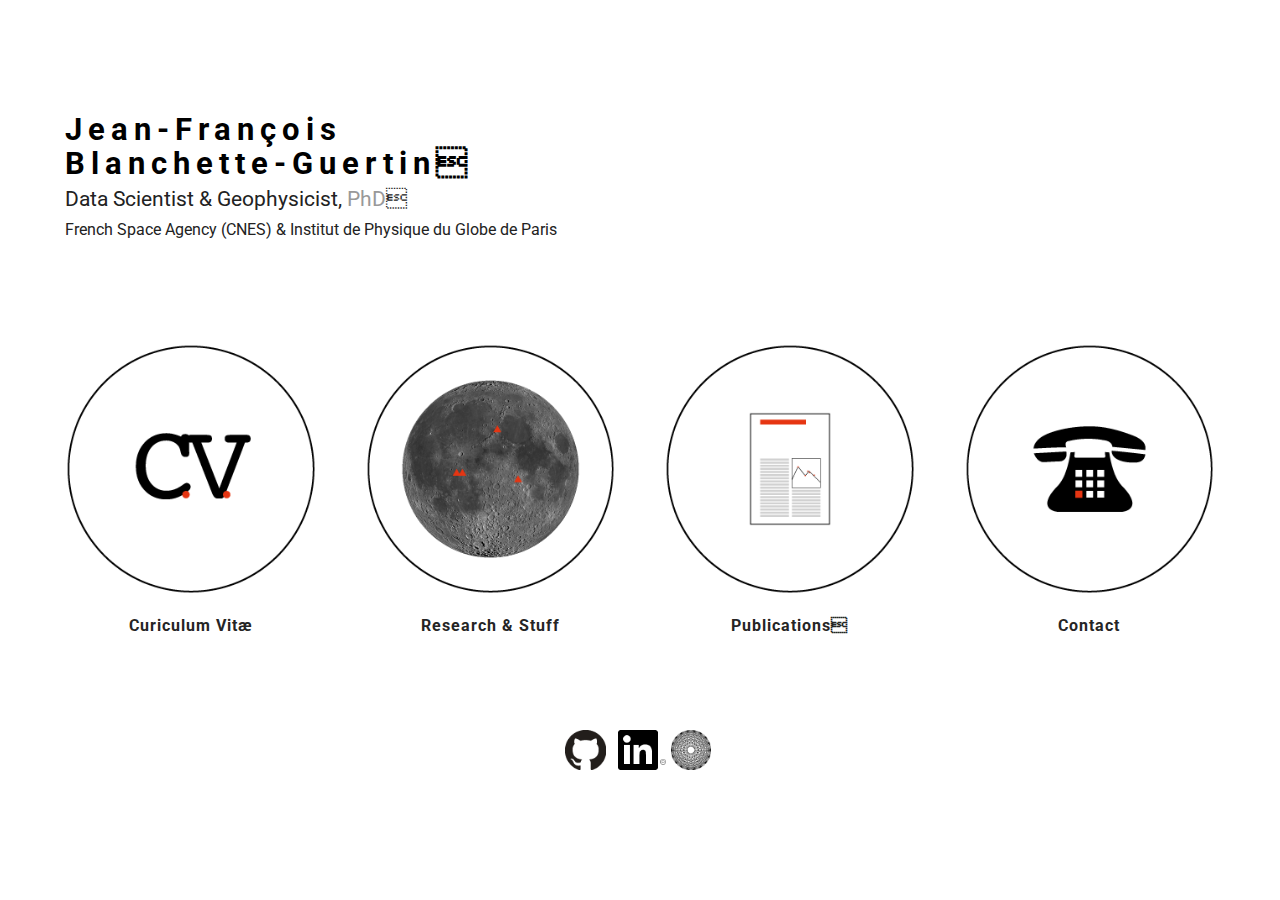
==== commit 19f73eb2: "Updates" ====
--- a/index.html
+++ b/index.html
@@ -52,7 +52,7 @@
                     <div class="row">
                         <div class="col-md-10 col-xs-12 col-sm-10">
                         <h1 class="mbr-hero__text" id="head_name">Jean-Fran&ccedil;ois<br>Blanchette-Guertin</h1><br>
-                        <p class="mbr-hero__subtext">Planetary Seismologist &amp; Geophysicist, <font color="#999">PhD</font><br><font size=3>French Space Agency (CNES) &amp; Institut de Physique du Globe de Paris</font></p>
+                        <p class="mbr-hero__subtext">Data Scientist &amp; Geophysicist, <font color="#999">PhD</font><br><font size=3>French Space Agency (CNES) &amp; Institut de Physique du Globe de Paris</font></p>
                         </div>    
                     </div>
 
@@ -60,7 +60,7 @@
     <div class="mbr-section__container container">
         <div class="mbr-section__row row">
             
-            <div class="mbr-section__col col-xs-12 col-md-3 col-sm-3">
+            <div class="mbr-section__col col-xs-12 col-md-3 col-sm-6">
                 <div class="mbr-section__container mbr-section__container--center mbr-section__container--middle">
                     <figure class="mbr-figure"><a href="CV.html"><img class="mbr-figure__img" src="images/icon1.png"></a></figure>
                 </div>
@@ -71,7 +71,7 @@
                 </div>
             </div>            
                         
-            <div class="mbr-section__col col-xs-12 col-md-3 col-sm-3">
+            <div class="mbr-section__col col-xs-12 col-md-3 col-sm-6">
                 <div class="mbr-section__container mbr-section__container--center mbr-section__container--middle">
                     <figure class="mbr-figure"><a href="research.html"><img class="mbr-figure__img" src="images/icon2.png" alt="C.V."></a></figure>
                 </div>
@@ -84,7 +84,7 @@
             
             
             
-            <div class="mbr-section__col col-xs-12 col-md-3 col-sm-3">
+            <div class="mbr-section__col col-xs-12 col-md-3 col-sm-6">
                 <div class="mbr-section__container mbr-section__container--center mbr-section__container--middle">
                     <figure class="mbr-figure"><a href="pubs.html"><img class="mbr-figure__img" src="images/icon4.png"></a></figure>
                 </div>
@@ -95,7 +95,7 @@
                 </div>
             </div>
             
-            <div class="mbr-section__col col-xs-12 col-md-3 col-sm-3">
+            <div class="mbr-section__col col-xs-12 col-md-3 col-sm-6">
                 <div class="mbr-section__container mbr-section__container--center mbr-section__container--middle">
                     <figure class="mbr-figure"><a href="Contact.html"><img class="mbr-figure__img" src="images/icon3.png"></a></figure>
                 </div>
--- a/assets/mobirise/css/mbr-additional.css
+++ b/assets/mobirise/css/mbr-additional.css
@@ -293,6 +293,7 @@
     vertical-align: bottom;
 /*    height:inherit;*/
     font-size: 17px;
+    height: 100%;
 }
 
 #contact-row {
